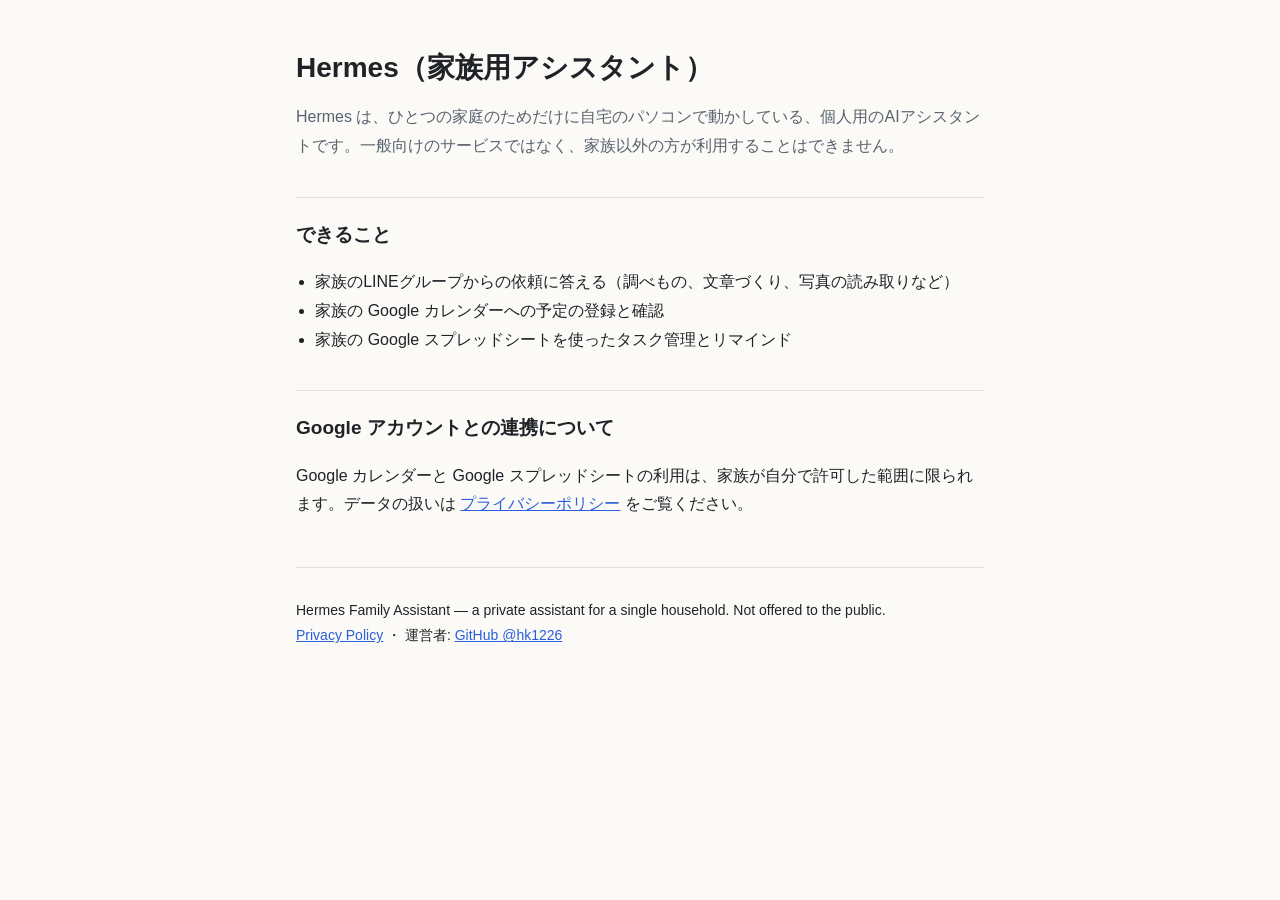
==== index.html @ 9411a3df "Add homepage and privacy policy for Hermes family assistant Co-Authored-By: Claude Opus 5.5 <noreply" ====
<!doctype html>
<html lang="ja">
<head>
<meta charset="utf-8">
<meta name="viewport" content="width=device-width, initial-scale=1">
<title>Hermes 家族用アシスタント</title>
<meta name="description" content="Hermes は、ひとつの家庭のためだけに動く個人用のAIアシスタントです。">
<link rel="stylesheet" href="style.css">
</head>
<body>
<main>
<h1>Hermes（家族用アシスタント）</h1>
<p class="lead">Hermes は、ひとつの家庭のためだけに自宅のパソコンで動かしている、個人用のAIアシスタントです。一般向けのサービスではなく、家族以外の方が利用することはできません。</p>

<h2>できること</h2>
<ul>
<li>家族のLINEグループからの依頼に答える（調べもの、文章づくり、写真の読み取りなど）</li>
<li>家族の Google カレンダーへの予定の登録と確認</li>
<li>家族の Google スプレッドシートを使ったタスク管理とリマインド</li>
</ul>

<h2>Google アカウントとの連携について</h2>
<p>Google カレンダーと Google スプレッドシートの利用は、家族が自分で許可した範囲に限られます。データの扱いは <a href="privacy.html">プライバシーポリシー</a> をご覧ください。</p>

<footer>
<p>Hermes Family Assistant — a private assistant for a single household. Not offered to the public.<br>
<a href="privacy.html">Privacy Policy</a> ・ 運営者: <a href="https://github.com/hk1226">GitHub @hk1226</a></p>
</footer>
</main>
</body>
</html>
---- style.css ----
:root { --bg: #fbfaf7; --fg: #1f2328; --muted: #59636e; --line: #e3e1db; --accent: #2b5fd9; }
@media (prefers-color-scheme: dark) { :root { --bg: #15171a; --fg: #e6e6e6; --muted: #a0a6ad; --line: #2c3036; --accent: #7aa2ff; } }
* { box-sizing: border-box; }
body { margin: 0; background: var(--bg); color: var(--fg); font: 16px/1.8 -apple-system, "Hiragino Sans", "Noto Sans JP", sans-serif; }
main { max-width: 720px; margin: 0 auto; padding: 48px 16px 64px; }
h1 { font-size: 28px; line-height: 1.4; margin: 0 0 8px; }
h2 { font-size: 19px; margin: 36px 0 8px; padding-top: 20px; border-top: 1px solid var(--line); }
p, li { color: var(--fg); }
.lead, .meta, footer { color: var(--muted); }
.meta { font-size: 14px; }
a { color: var(--accent); }
ul { padding-left: 1.2em; }
footer { margin-top: 48px; font-size: 14px; border-top: 1px solid var(--line); padding-top: 16px; }
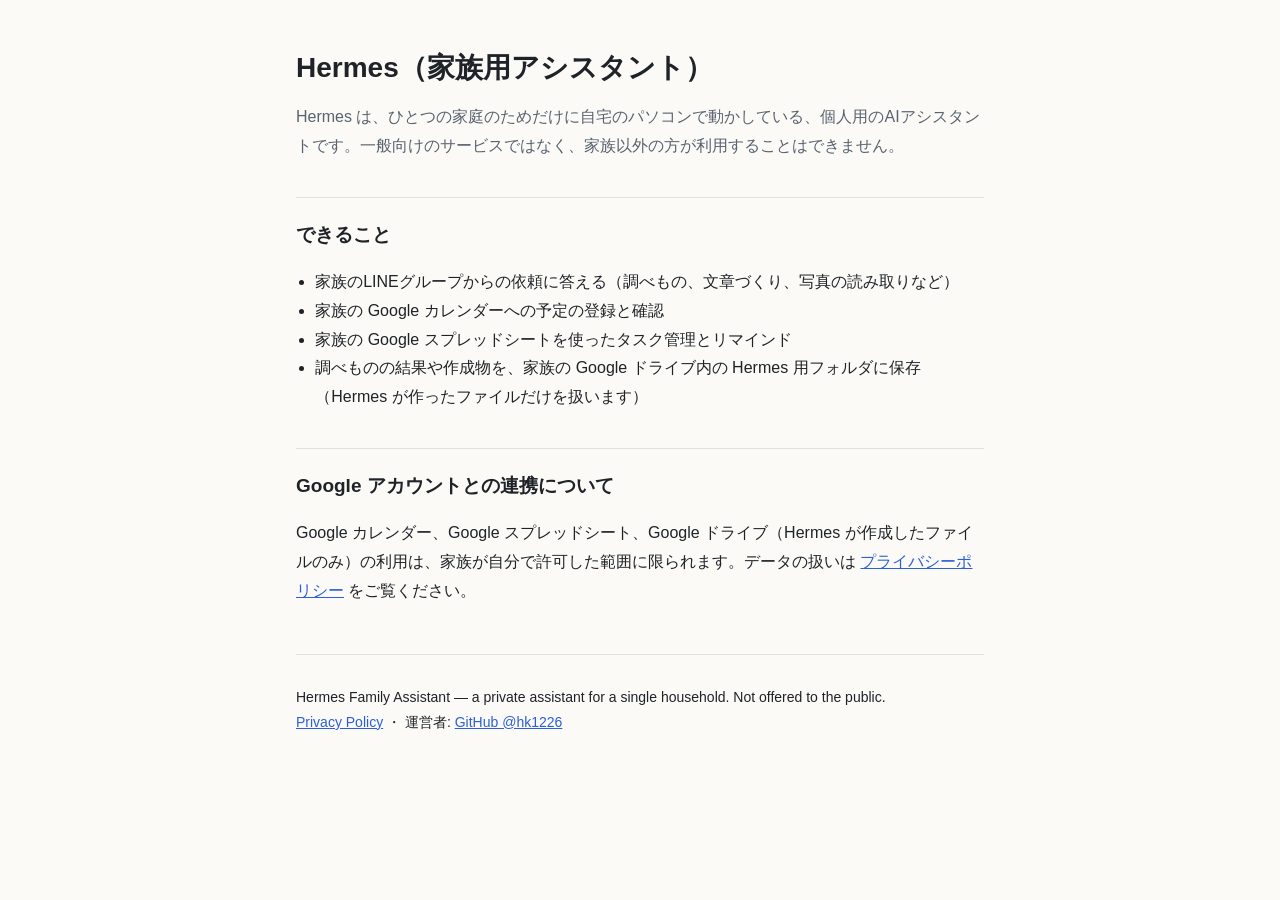
==== commit fb9765ef: "Privacy policy: add Drive access limited to files Hermes creates (drive.file) Co-Authored-By: Claude" ====
--- a/index.html
+++ b/index.html
@@ -17,10 +17,11 @@
 <li>家族のLINEグループからの依頼に答える（調べもの、文章づくり、写真の読み取りなど）</li>
 <li>家族の Google カレンダーへの予定の登録と確認</li>
 <li>家族の Google スプレッドシートを使ったタスク管理とリマインド</li>
+<li>調べものの結果や作成物を、家族の Google ドライブ内の Hermes 用フォルダに保存（Hermes が作ったファイルだけを扱います）</li>
 </ul>
 
 <h2>Google アカウントとの連携について</h2>
-<p>Google カレンダーと Google スプレッドシートの利用は、家族が自分で許可した範囲に限られます。データの扱いは <a href="privacy.html">プライバシーポリシー</a> をご覧ください。</p>
+<p>Google カレンダー、Google スプレッドシート、Google ドライブ（Hermes が作成したファイルのみ）の利用は、家族が自分で許可した範囲に限られます。データの扱いは <a href="privacy.html">プライバシーポリシー</a> をご覧ください。</p>
 
 <footer>
 <p>Hermes Family Assistant — a private assistant for a single household. Not offered to the public.<br>
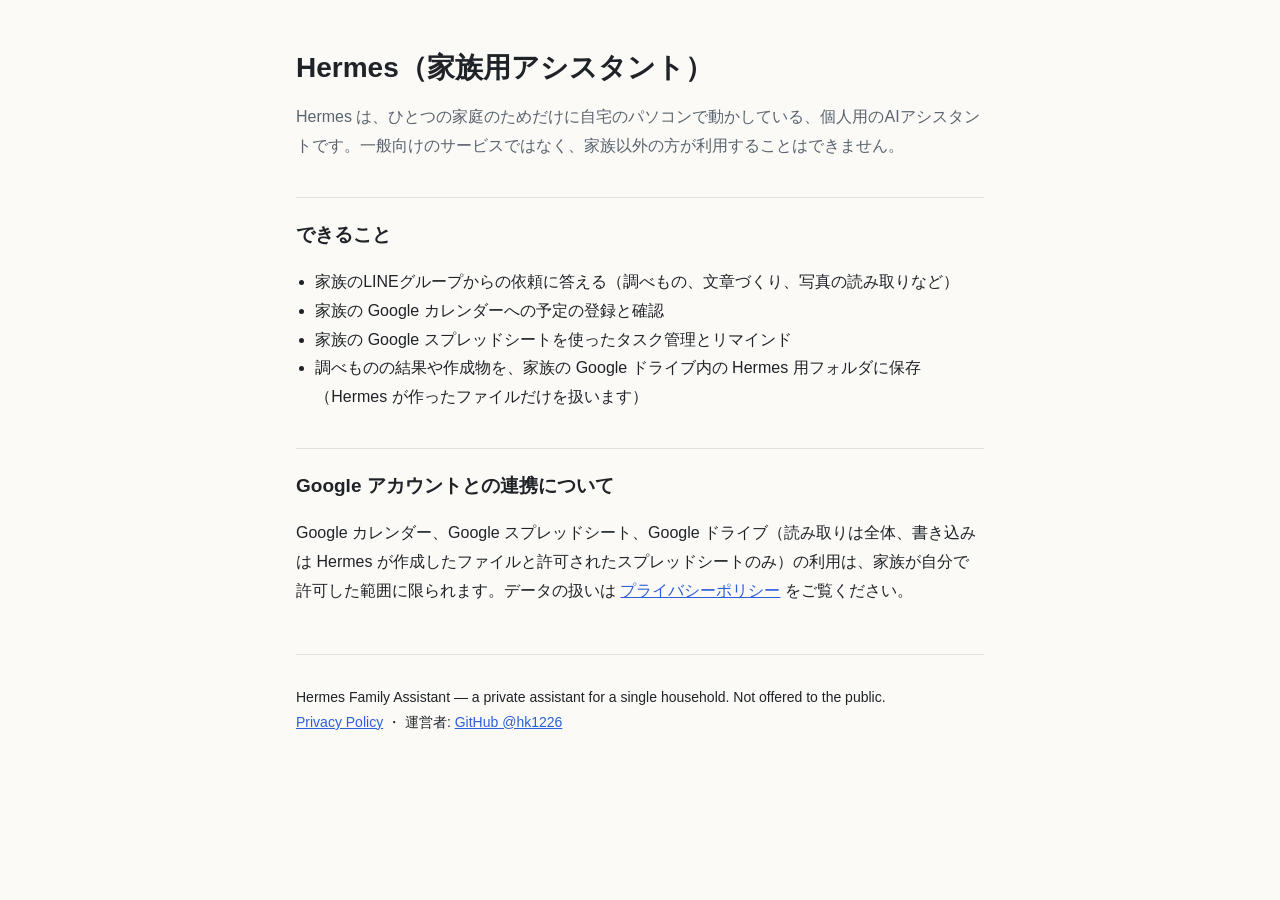
==== commit e40d562c: "Privacy policy: read-only Drive access; writes limited to Hermes files and allowed sheets Co-Authore" ====
--- a/index.html
+++ b/index.html
@@ -21,7 +21,7 @@
 </ul>
 
 <h2>Google アカウントとの連携について</h2>
-<p>Google カレンダー、Google スプレッドシート、Google ドライブ（Hermes が作成したファイルのみ）の利用は、家族が自分で許可した範囲に限られます。データの扱いは <a href="privacy.html">プライバシーポリシー</a> をご覧ください。</p>
+<p>Google カレンダー、Google スプレッドシート、Google ドライブ（読み取りは全体、書き込みは Hermes が作成したファイルと許可されたスプレッドシートのみ）の利用は、家族が自分で許可した範囲に限られます。データの扱いは <a href="privacy.html">プライバシーポリシー</a> をご覧ください。</p>
 
 <footer>
 <p>Hermes Family Assistant — a private assistant for a single household. Not offered to the public.<br>
